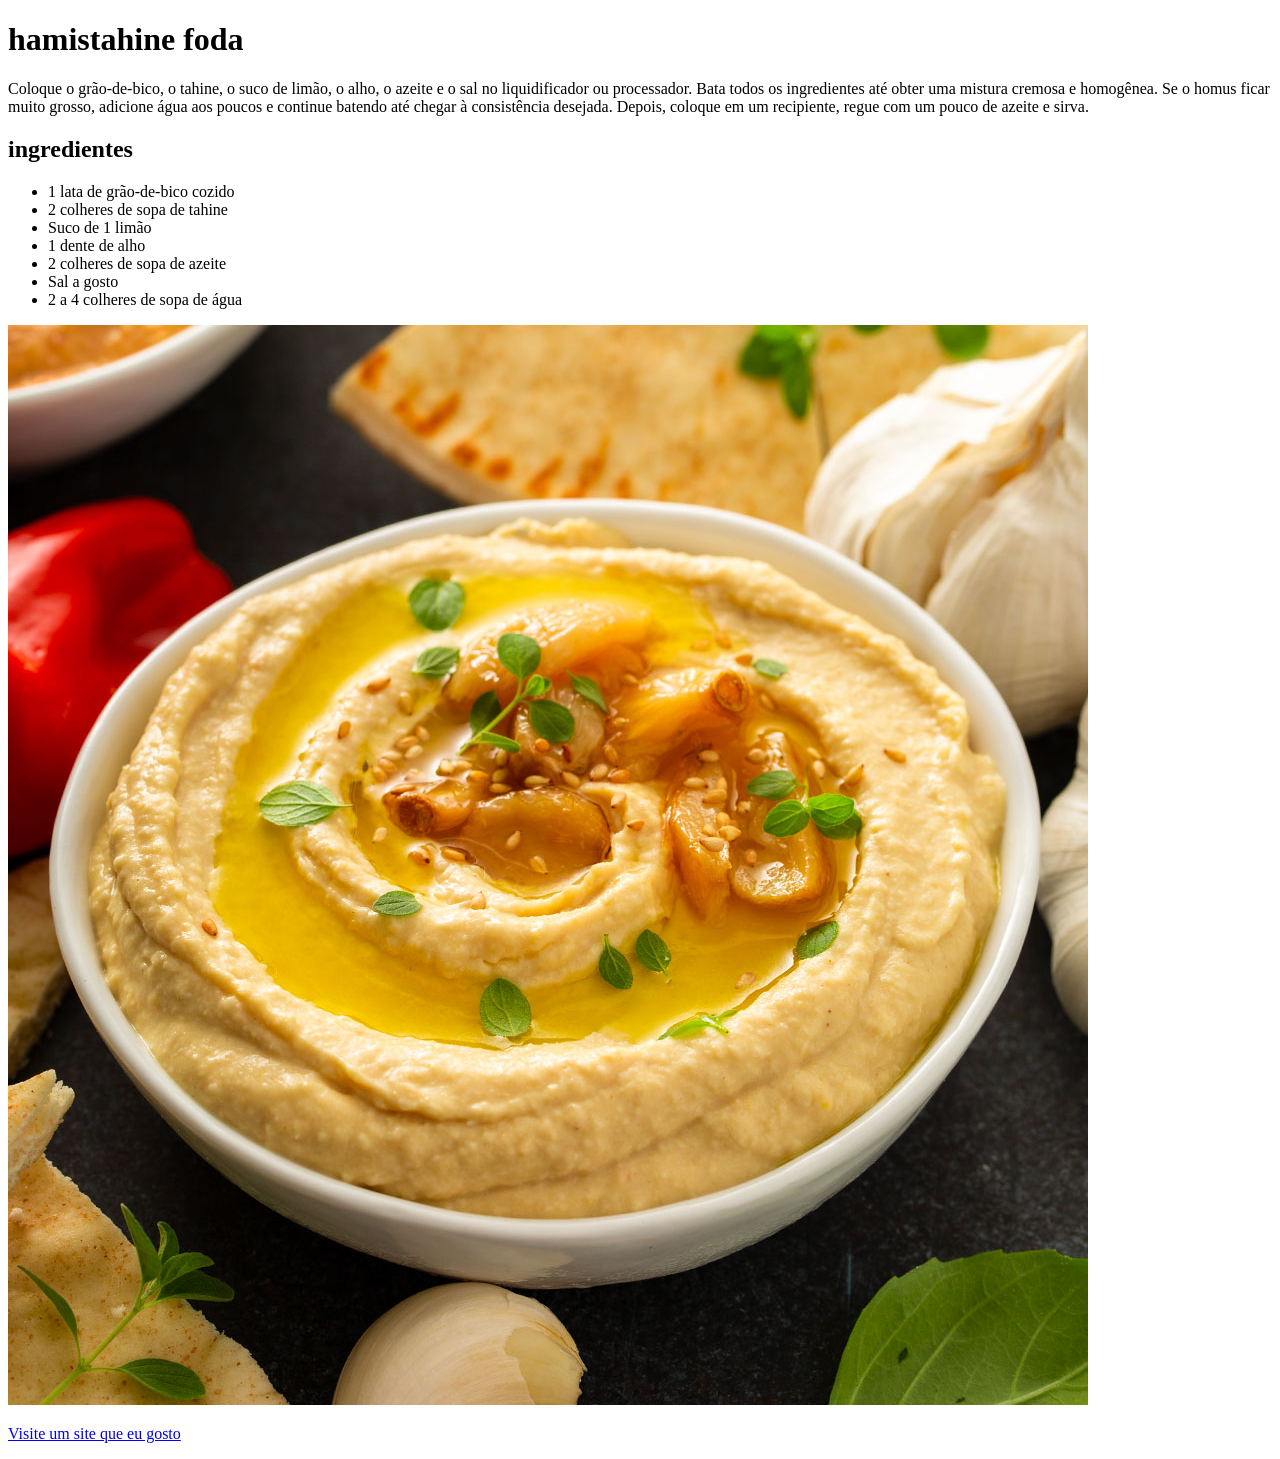
==== Programação WEB/Aula_01/index2.html @ d8f300ac "Add files via upload" ====
<!DOCTYPE html>
<html lang="pt-BR">
<head>
    <meta charset="UTF-8">
    <meta name="viewport" content="width=device-width, initial-scale=1.0">
    <title>Receitas fodas</title>
</head>
<body>

    <h1>hamistahine foda</h1>

    <p>
        Coloque o grão-de-bico, o tahine, o suco de limão, o alho,
        o azeite e o sal no liquidificador ou processador.
        Bata todos os ingredientes até obter uma mistura cremosa e homogênea.
        Se o homus ficar muito grosso, adicione água aos poucos e continue batendo até chegar à consistência desejada.
        Depois, coloque em um recipiente, regue com um pouco de azeite e sirva.
    </p>

    <h2>ingredientes</h2>

    <ul>
        <li>1 lata de grão-de-bico cozido</li>
        <li>2 colheres de sopa de tahine</li>
        <li>Suco de 1 limão</li>
        <li>1 dente de alho</li>
        <li>2 colheres de sopa de azeite</li>
        <li>Sal a gosto</li>
        <li>2 a 4 colheres de sopa de água</li>
    </ul>

    <img src="download.jpg" alt="Imagem de exemplo">

    <p>
        <a href="https://www.youtube.com/" target="_blank">
            Visite um site que eu gosto
        </a>
    </p>

</body>
</html>
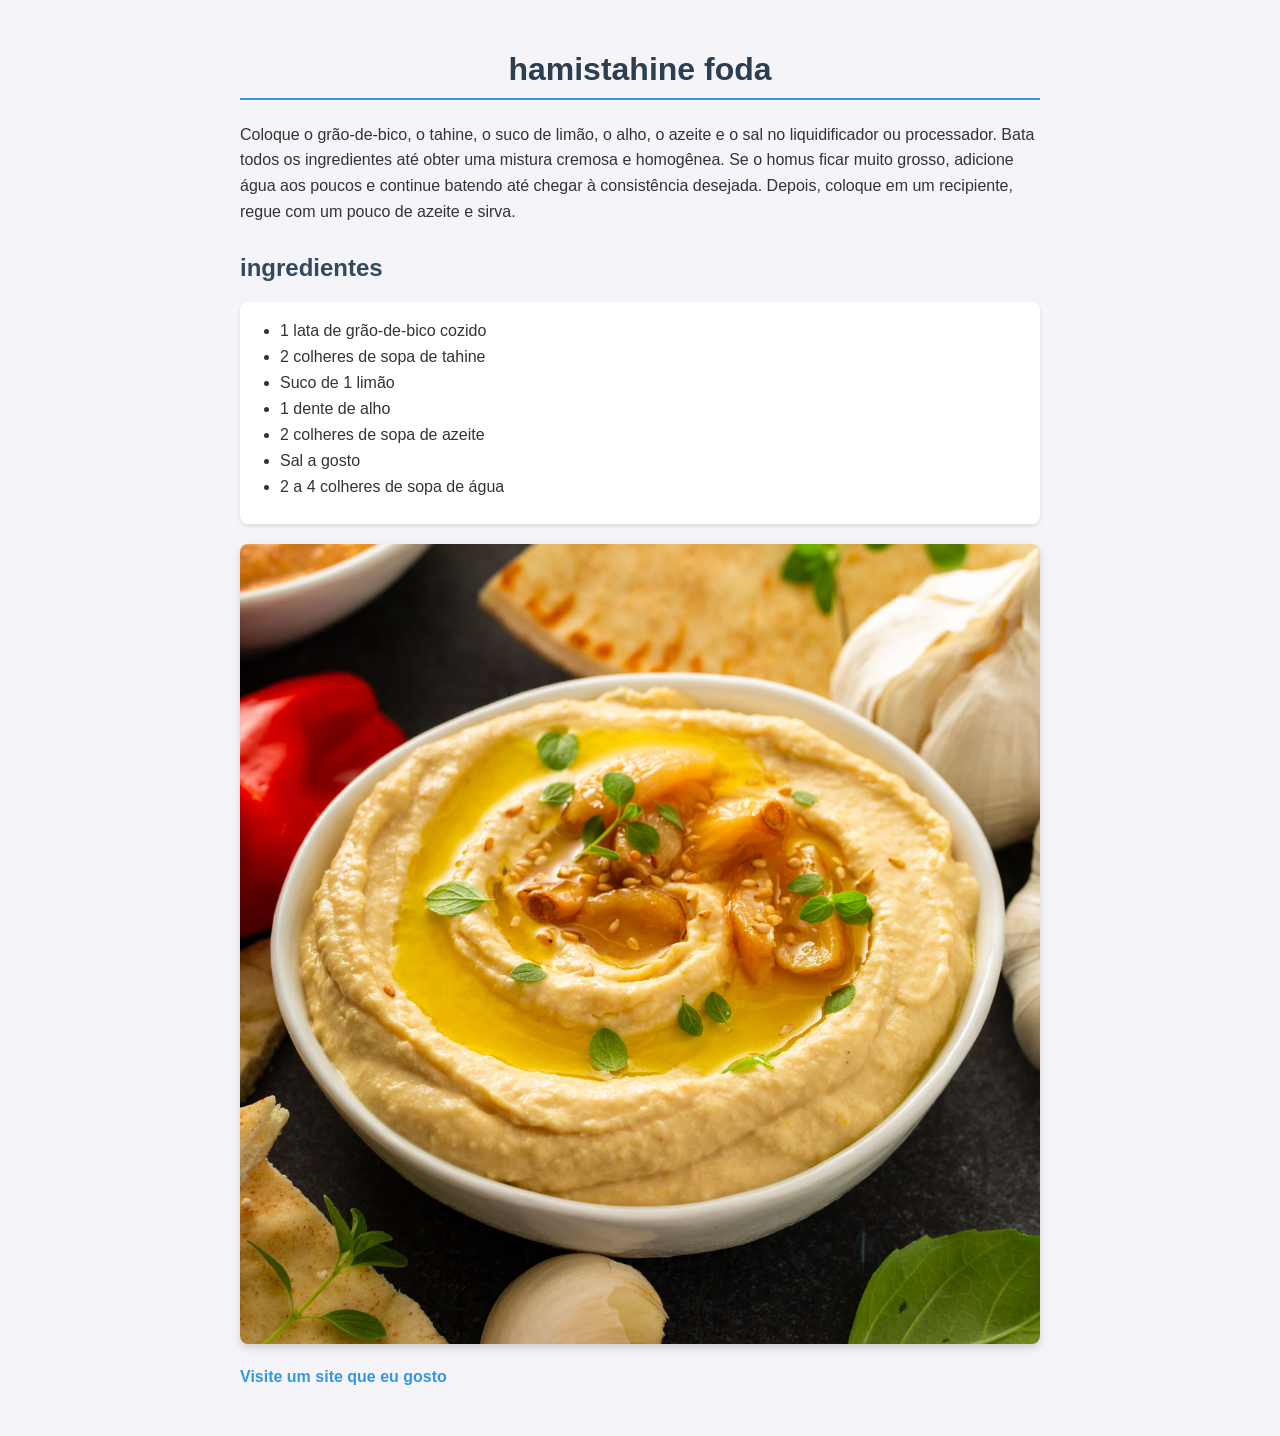
==== commit 75c987fc: "brenno" ====
--- a/Programação WEB/Aula_01/index2.html
+++ b/Programação WEB/Aula_01/index2.html
@@ -4,6 +4,7 @@
     <meta charset="UTF-8">
     <meta name="viewport" content="width=device-width, initial-scale=1.0">
     <title>Receitas fodas</title>
+    <link rel="stylesheet" href="style2.css">
 </head>
 <body>
 
--- a/Programação WEB/Aula_01/style2.css
+++ b/Programação WEB/Aula_01/style2.css
@@ -0,0 +1,56 @@
+body {
+    font-family: Arial, sans-serif;
+    background-color: #f4f4f9;
+    color: #333;
+    max-width: 800px;
+    margin: 0 auto;
+    padding: 30px;
+}
+
+h1 {
+    color: #2c3e50;
+    text-align: center;
+    border-bottom: 2px solid #3498db;
+    padding-bottom: 10px;
+}
+
+h2 {
+    color: #34495e;
+    margin-top: 30px;
+}
+
+p {
+    line-height: 1.6;
+    font-size: 16px;
+}
+
+ul {
+    background: #fff;
+    padding: 20px 20px 20px 40px;
+    border-radius: 8px;
+    box-shadow: 0 2px 4px rgba(0,0,0,0.1);
+}
+
+li {
+    margin-bottom: 8px;
+}
+
+img {
+    display: block;
+    max-width: 100%;
+    height: auto;
+    margin: 20px auto;
+    border-radius: 8px;
+    box-shadow: 0 4px 8px rgba(0,0,0,0.15);
+}
+
+a {
+    color: #3498db;
+    text-decoration: none;
+    font-weight: bold;
+}
+
+a:hover {
+    text-decoration: underline;
+    color: #2980b9;
+}
